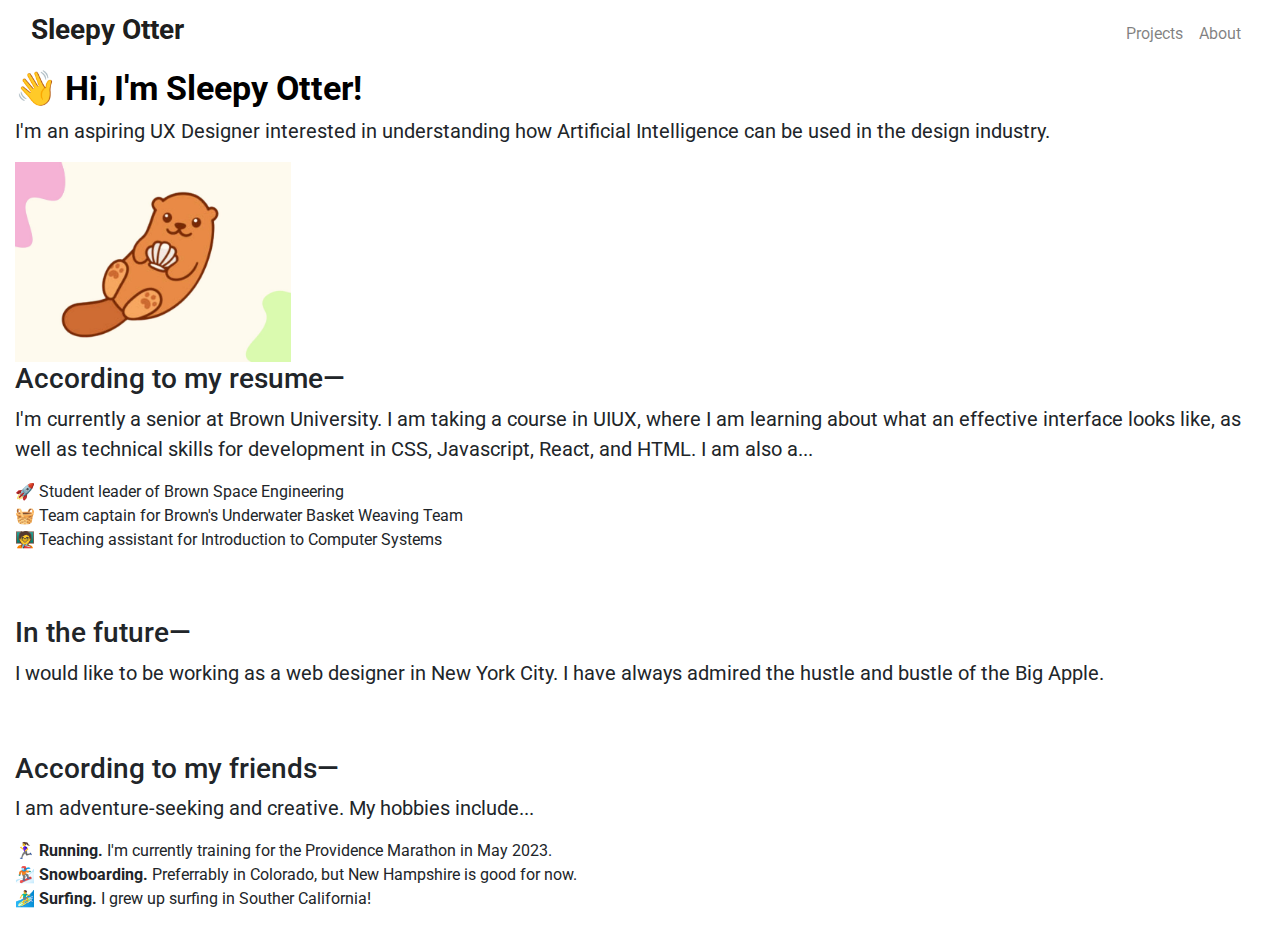
==== about.html @ ece31145 "Add files via upload" ====
<!DOCTYPE html>
<html lang="en">

<head>
	<link href='https://fonts.googleapis.com/css?family=Roboto' rel='stylesheet'>

	<!-- Required meta tags -->
	<meta charset="utf-8">
	<meta name="viewport" content="width=device-width,
			initial-scale=1, shrink-to-fit=no">

	<link rel="stylesheet" href="index.css">

	<!-- Bootstrap CSS -->
	<!-- <link rel="stylesheet" href=
	"https://stackpath.bootstrapcdn.com/bootstrap/4.3.1/css/bootstrap.min.css"
		integrity=
	"sha384-ggOyR0iXCbMQv3Xipma34MD+dH/1fQ784/j6cY/iJTQUOhcWr7x9JvoRxT2MZw1T"
		crossorigin="anonymous"> -->

    <link rel="stylesheet" href="https://cdn.jsdelivr.net/npm/bootstrap@4.0.0/dist/css/bootstrap.min.css" integrity="sha384-Gn5384xqQ1aoWXA+058RXPxPg6fy4IWvTNh0E263XmFcJlSAwiGgFAW/dAiS6JXm" crossorigin="anonymous">
	<!-- <link rel="stylesheet" href="https://cdn.jsdelivr.net/npm/bootstrap@4.5.3/dist/css/bootstrap.min.css" integrity="sha384-TX8t27EcRE3e/ihU7zmQxVncDAy5uIKz4rEkgIXeMed4M0jlfIDPvg6uqKI2xXr2" crossorigin="anonymous"> -->
    
		<!-- TODO: add additional links here! e.g. fonts, icons, more stylesheets, etc. -->
		
		<meta content="width=device-width, initial-scale=1" name="viewport" />
  
	<title>Final Portfolio</title>
</head>

<body>
    <div id="navigation-bar" class="container-fluid navbar-light sticky-top bg-white">
      <nav class="navbar navbar-expand-md justify-content-between" >
        <a class="navbar-brand" href="index.html"><h3><b>Sleepy Otter</b></h3></a>
          <button
            class="navbar-toggler"
            type="button"
            data-toggle="collapse"
            data-target="#section-options"
          >
            <span class="navbar-toggler-icon justify-content-between"></span>
          </button>
          <div class="collapse navbar-collapse justify-content-between" id="section-options" float="right">
            <ul class="navbar-nav ml-auto">
              <li class="nav-item">
                <a class="nav-link" href="index.html#projects">Projects</a>
              </li>
              <li class="nav-item">
                <a class="nav-link" href="about.html">About</a>
              </li>
            </ul>
          </div>
      </nav>
    </div>
  

  <div class="container-fluid">
    <div class="about-about">
      <div class="about-text-about">
        <h1 class="heading" style="font-size: 34px"> 👋 <b> Hi, I'm Sleepy Otter! </b></h1>
        <p style="font-size: 20px">I'm an aspiring UX Designer interested in understanding how Artificial Intelligence can be used in the design industry. </p>
      </div>
      <div class="about-image">
        <img src="assets/profile.jpg" alt="a sleepy otter" class="responsive" height="200px">
      </div>
    </div>

    <div class="more-about">
        <div class="more-about-text">
        <h3>
            According to my resume—
        </h3>
        <div class="more-about-text-section">
            <p style="font-size: 20px">
                I'm currently a senior at Brown University. I am taking a course in UIUX, where I am learning about what an effective interface looks like, as well as technical skills for development in CSS, Javascript, React, and HTML. I am also a...
            </p>
            <p style="font-size: 16px">
                    🚀 Student leader of Brown Space Engineering
                <br>
                    🧺 Team captain for Brown's Underwater Basket Weaving Team
                <br>
                🧑‍🏫 Teaching assistant for Introduction to Computer Systems
            </p>
        </div>
        <br>
        <br>
        <h3>
            In the future—
        </h3>
        <div class="more-about-text-section">
            <p style="font-size: 20px">
                I would like to be working as a web designer in New York City. I have always admired the hustle and bustle of the Big Apple.
            </p>
            <!-- <p style="font-size: 16px">
                💻 Looking for opportunities to work as a full stack developer at a small startup. 
            </p> -->
            
        </div>
        <br>
        <br>
        <h3>
            According to my friends—
        </h3>
        <div class="more-about-text-section">
            <p style="font-size: 20px">
                I am adventure-seeking and creative. My hobbies include...
            </p>
            <p style="font-size: 16px">
                🏃‍♀️ <b>Running.</b> I'm currently training for the Providence Marathon in May 2023. 
                <br>
                🏂 <b>Snowboarding.</b> Preferrably in Colorado, but New Hampshire is good for now. 
                <br>
                🏄‍♂️ <b>Surfing.</b> I grew up surfing in Souther California!
                <br>
                
                <br>
            </p>

                
                
        </div>

    </div>
    </div>


      </div>
    </div>
  </div>


  </body>

</html>
---- index.css ----
p { font-family: Roboto; }
li {font-family: Roboto; }
ol {font-family: Roboto; }
h2 {font-family: Roboto; }
/* h1 {font-family: Roboto; } */
h4 {font-family: Roboto; }

/* .nav-bar{
  position: relative;
  flex-wrap: wrap;
  align-items: center;
  justify-content: space-between;
  padding: 0.5rem 1rem;
} */

.about{
  display: flex;
  flex-direction: row;
  padding: 100px 0px 100px 0px;
  align-items: center;
  justify-content: center;
  max-width: 700px;
  margin: auto;
}

@media (max-width: 700px){
	.about{
		width: 100%;
    display: flex;
    flex-direction: column;
	}
}

.about-text{
  justify-content: center;
  z-index: 100;
  left: 0;
  width: 100%;
  align-items: center;
  padding: 20px 0px 20px 50px;
}

.project-section{
  padding: 20px 50px 15px 50px;
}

.projects{
  justify-content: center;
  display: flex;
  flex-wrap: wrap;
  flex-direction: row;
  padding: 0px;
  /* add flexbox if necessary*/
}

.project-image{
  padding: 10px;
}

/* OVERLAY DETAILS */

.project-thumbnail {
  position: relative;
  max-width: 100%;
}
.overlay:hover {
  opacity: 1;
}
.overlay {
  position: absolute;
  display: flex;
  justify-content: center;
  align-items: center;
  height: 100%;
  width: 100%;
  top: 0;
  opacity: 0;
  transition: .5s ease;
  background-color: rgba(0, 0, 0, 0.7);
}
.overlay-text {
  width: 75%;
  color: white;
  text-align: center;
}

.zoom{
  transition: transform .5s;
  margin: 0 auto;
}

.zoom:hover {
  transform: scale(1.1);
}


/* center the text */
.project-descrip {
    display: flex;
    justify-content: center;
  }

.interface {
  /* TODO add styles (hint: use flex!) https://www.w3schools.com/cssref/ */
  display: flex;
  justify-content: center;
  flex-wrap: wrap;
  justify-content: space-evenly;
  align-content: space-around;
}



.heading{
  color:black;
  font-size:30px;
}

.container{
  /* display: flex;
  flex: 1;
  overflow: auto;
  flex-direction: row; */
  position: relative;
  padding: 0px;
  width: 100%;
}
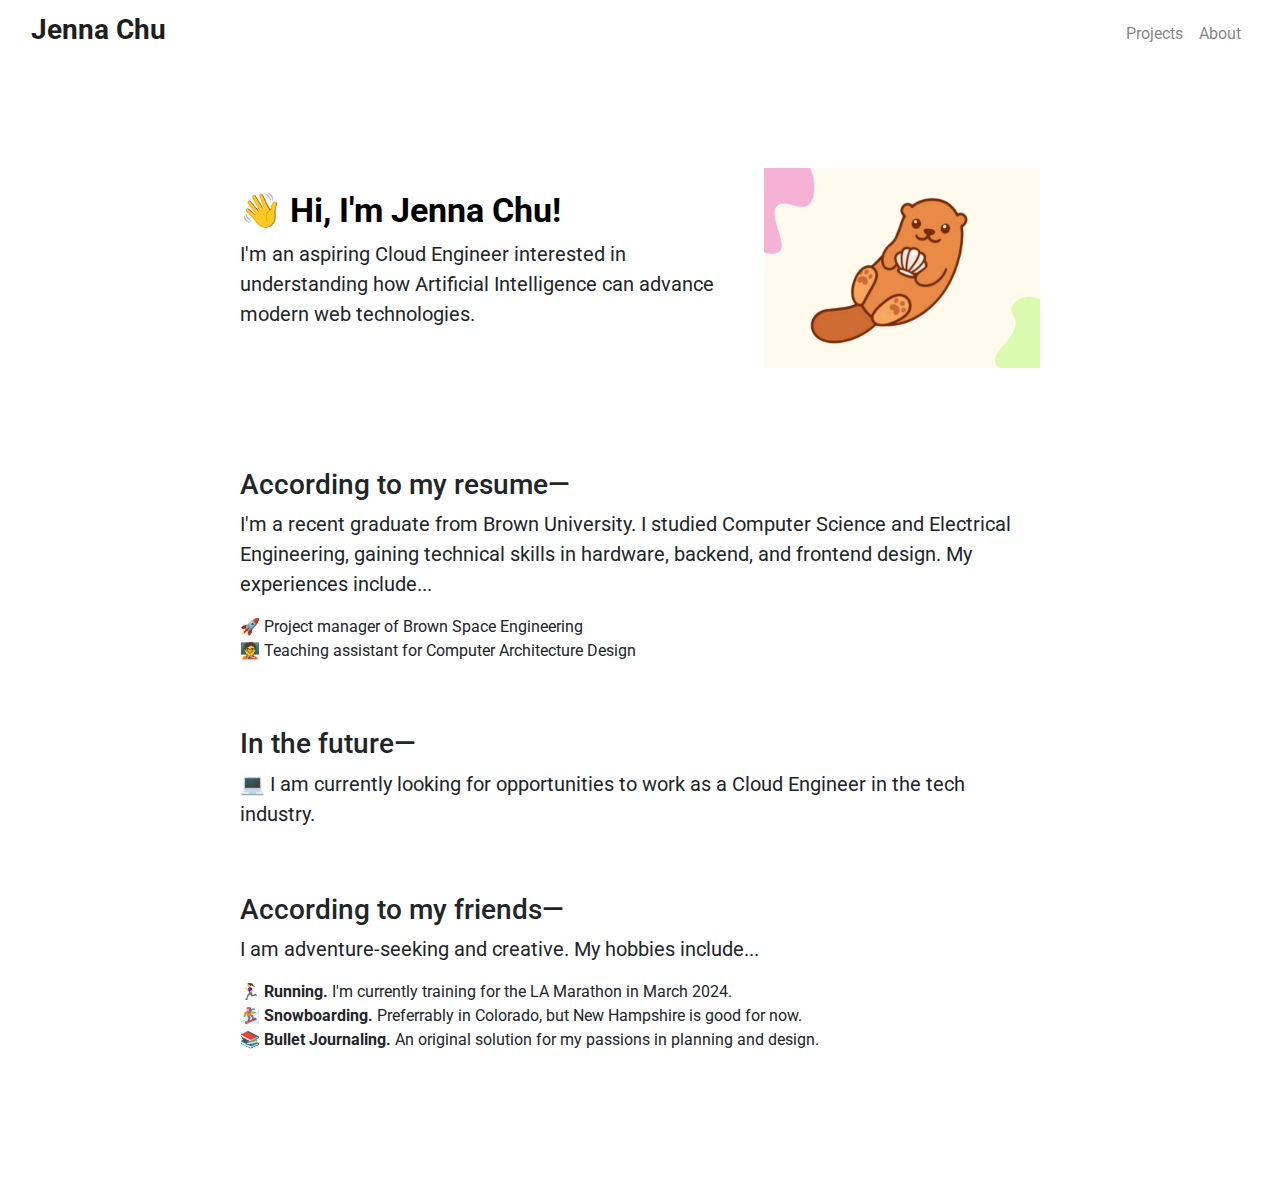
==== commit 29cdc37e: "Add files via upload" ====
--- a/about.html
+++ b/about.html
@@ -31,7 +31,7 @@
 <body>
     <div id="navigation-bar" class="container-fluid navbar-light sticky-top bg-white">
       <nav class="navbar navbar-expand-md justify-content-between" >
-        <a class="navbar-brand" href="index.html"><h3><b>Sleepy Otter</b></h3></a>
+        <a class="navbar-brand" href="index.html"><h3><b>Jenna Chu</b></h3></a>
           <button
             class="navbar-toggler"
             type="button"
@@ -57,11 +57,11 @@
   <div class="container-fluid">
     <div class="about-about">
       <div class="about-text-about">
-        <h1 class="heading" style="font-size: 34px"> 👋 <b> Hi, I'm Sleepy Otter! </b></h1>
-        <p style="font-size: 20px">I'm an aspiring UX Designer interested in understanding how Artificial Intelligence can be used in the design industry. </p>
+        <h1 class="heading" style="font-size: 34px"> 👋 <b> Hi, I'm Jenna Chu! </b></h1>
+        <p style="font-size: 20px">I'm an aspiring Cloud Engineer interested in understanding how Artificial Intelligence can advance modern web technologies. </p>
       </div>
       <div class="about-image">
-        <img src="assets/profile.jpg" alt="a sleepy otter" class="responsive" height="200px">
+        <img src="assets/profile.jpg" alt="professional photo of me" class="responsive" height="200px">
       </div>
     </div>
 
@@ -72,14 +72,15 @@
         </h3>
         <div class="more-about-text-section">
             <p style="font-size: 20px">
-                I'm currently a senior at Brown University. I am taking a course in UIUX, where I am learning about what an effective interface looks like, as well as technical skills for development in CSS, Javascript, React, and HTML. I am also a...
+                I'm a recent graduate from Brown University. I studied Computer Science and Electrical Engineering, gaining technical skills in hardware, backend, and frontend design. My experiences include... 
+                <!-- am taking a course in UIUX, where I am learning about what an effective interface looks like, as well as technical skills for development in CSS, Javascript, React, and HTML. I am also a... -->
             </p>
             <p style="font-size: 16px">
-                    🚀 Student leader of Brown Space Engineering
+                    🚀 Project manager of Brown Space Engineering
+                <!-- <br>
+                    🧺 Team captain for Brown's Underwater Basket Weaving Team -->
                 <br>
-                    🧺 Team captain for Brown's Underwater Basket Weaving Team
-                <br>
-                🧑‍🏫 Teaching assistant for Introduction to Computer Systems
+                    🧑‍🏫 Teaching assistant for Computer Architecture Design
             </p>
         </div>
         <br>
@@ -89,7 +90,8 @@
         </h3>
         <div class="more-about-text-section">
             <p style="font-size: 20px">
-                I would like to be working as a web designer in New York City. I have always admired the hustle and bustle of the Big Apple.
+                💻 I am currently looking for opportunities to work as a Cloud Engineer in the tech industry. 
+                <!-- could add something about why I want to be a Cloud Engineer-->
             </p>
             <!-- <p style="font-size: 16px">
                 💻 Looking for opportunities to work as a full stack developer at a small startup. 
@@ -106,11 +108,11 @@
                 I am adventure-seeking and creative. My hobbies include...
             </p>
             <p style="font-size: 16px">
-                🏃‍♀️ <b>Running.</b> I'm currently training for the Providence Marathon in May 2023. 
+                🏃‍♀️ <b>Running.</b> I'm currently training for the LA Marathon in March 2024.
                 <br>
                 🏂 <b>Snowboarding.</b> Preferrably in Colorado, but New Hampshire is good for now. 
                 <br>
-                🏄‍♂️ <b>Surfing.</b> I grew up surfing in Souther California!
+                📚 <b>Bullet Journaling.</b> An original solution for my passions in planning and design. 
                 <br>
                 
                 <br>
--- a/index.css
+++ b/index.css
@@ -1,4 +1,4 @@
-p { font-family: Roboto; }
+/* p { font-family: Roboto; } */
 li {font-family: Roboto; }
 ol {font-family: Roboto; }
 h2 {font-family: Roboto; }
@@ -19,7 +19,7 @@
   padding: 100px 0px 100px 0px;
   align-items: center;
   justify-content: center;
-  max-width: 700px;
+  max-width: 800px;
   margin: auto;
 }
 
@@ -31,6 +31,25 @@
 	}
 }
 
+.about-about{
+  display: flex;
+  flex-direction: row;
+  padding: 100px 0px 0px 0px;
+  align-items: center;
+  justify-content: center;
+  max-width: 800px;
+  margin: auto;
+}
+
+@media (max-width: 700px){
+	.about-about{
+		width: 100%;
+    display: flex;
+    flex-direction: column;
+    align-items: center;
+	}
+}
+
 .about-text{
   justify-content: center;
   z-index: 100;
@@ -38,6 +57,25 @@
   width: 100%;
   align-items: center;
   padding: 20px 0px 20px 50px;
+}
+
+.about-text-about{
+  justify-content: center;
+  z-index: 100;
+  left: 0;
+  width: 100%;
+  align-items: center;
+  padding: 20px 50px 20px 0px;
+}
+
+.more-about{
+  display: flex;
+  flex-direction: row;
+  padding: 100px 0px 100px 0px;
+  align-items: center;
+  justify-content: center;
+  max-width: 800px;
+  margin: auto;
 }
 
 .project-section{
